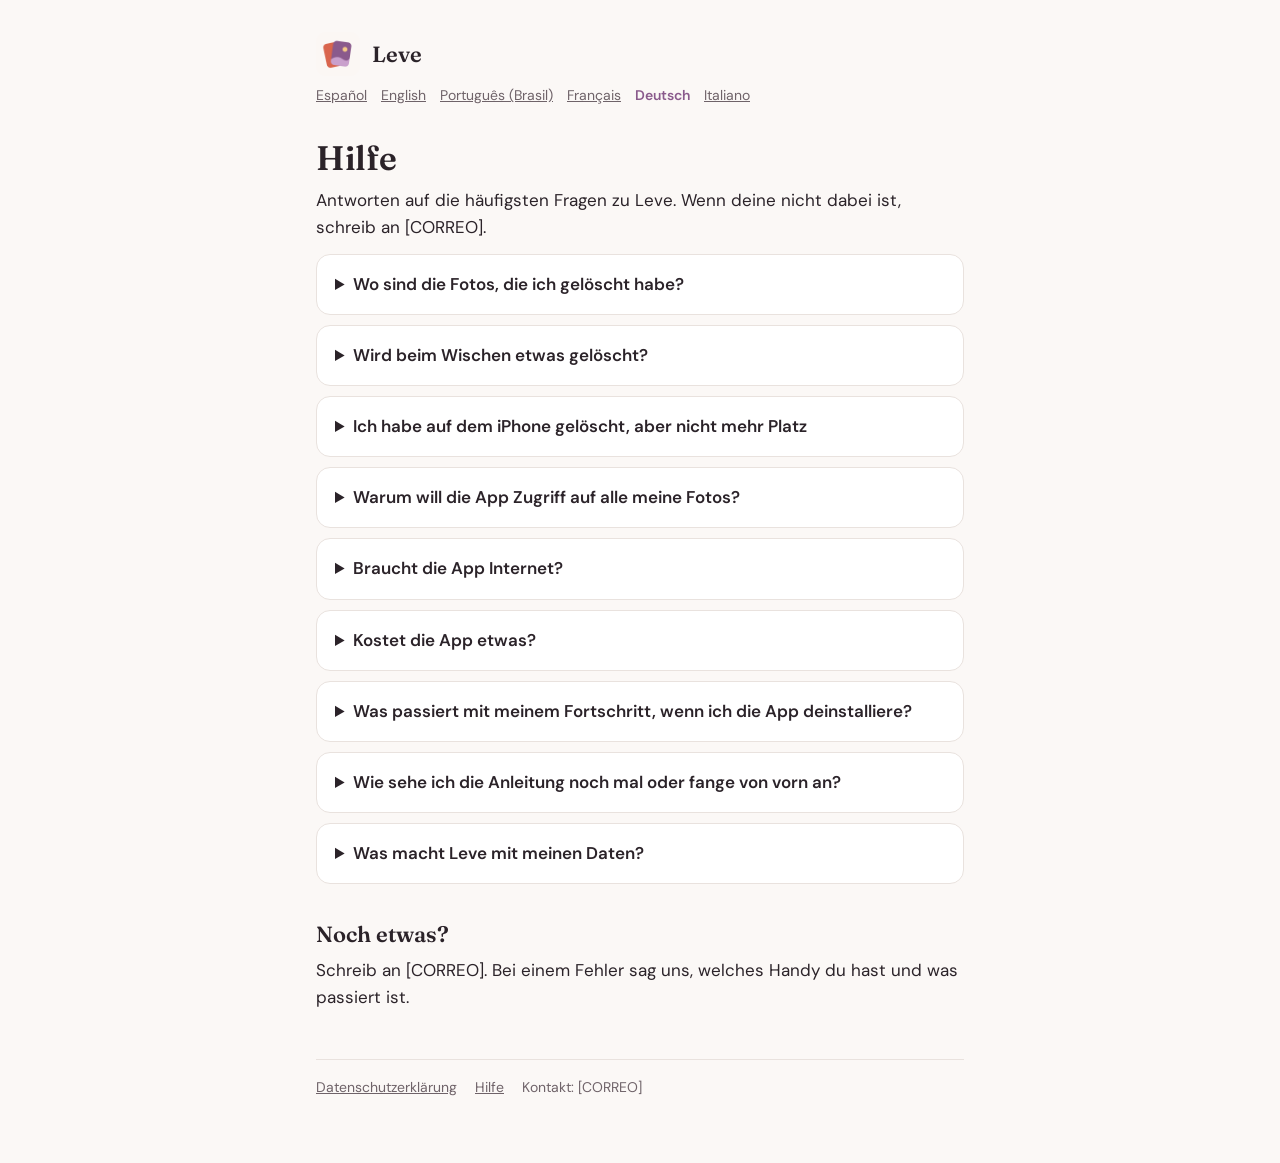
==== leve/de/support.html @ 7ef86759 "Add the pages for Leve, one folder per app Privacy policy and support in six languages, built in the" ====
<!doctype html>
<html lang="de">
<head>
<meta charset="utf-8">
<meta name="viewport" content="width=device-width, initial-scale=1">
<title>Hilfe · Leve</title>
<meta name="description" content="Leve: Mach Platz auf deinem Handy, einfach per Wischen. Kein Konto, keine Werbung, und deine Fotos bleiben auf deinem Handy.">
<link rel="icon" href="../icon.png">
<link rel="alternate" hreflang="es" href="../es/support.html">
<link rel="alternate" hreflang="en" href="../en/support.html">
<link rel="alternate" hreflang="pt-BR" href="../pt-br/support.html">
<link rel="alternate" hreflang="fr" href="../fr/support.html">
<link rel="alternate" hreflang="de" href="../de/support.html">
<link rel="alternate" hreflang="it" href="../it/support.html">
<link rel="stylesheet" href="../style.css">
</head>
<body>
<main>
<header><img src="../icon.png" alt=""><a href="support.html">Leve</a></header>
<nav class="langs" aria-label="Language"><a href="../es/support.html" hreflang="es">Español</a> <a href="../en/support.html" hreflang="en">English</a> <a href="../pt-br/support.html" hreflang="pt-BR">Português (Brasil)</a> <a href="../fr/support.html" hreflang="fr">Français</a> <a href="../de/support.html" hreflang="de" aria-current="page">Deutsch</a> <a href="../it/support.html" hreflang="it">Italiano</a></nav>
<h1>Hilfe</h1>
<p>Antworten auf die häufigsten Fragen zu Leve. Wenn deine nicht dabei ist, schreib an [CORREO].</p>
<details><summary>Wo sind die Fotos, die ich gelöscht habe?</summary>
<h3>Android</h3><p>Leve löscht sie über den Dialog von Android vom Handy, und sie landen in keinem Papierkorb des Systems. Auf dem Handy lassen sie sich also nicht wiederherstellen. Wenn du eine Kopie in Google Fotos oder einer anderen Cloud hattest, ist sie noch dort: Such sie in der App deiner Cloud.</p>
<h3>iPhone und iPad</h3><p>Sie sind 30 Tage im Album „Zuletzt gelöscht“ in Fotos, und dort kannst du sie wiederherstellen. Wenn du iCloud-Fotos nutzt, wurden sie auch auf deinen anderen Geräten gelöscht und lassen sich über dasselbe Album wiederherstellen.</p>
</details>
<details><summary>Wird beim Wischen etwas gelöscht?</summary>
<p>Nein. Nach links wischen legt das Foto nur in den Papierkorb von Leve: Es bleibt in deiner Galerie. Du kannst deine letzten Wischer rückgängig machen und jedes Foto aus dem Papierkorb zurückholen.</p>
<p>Gelöscht wird erst, wenn du im Papierkorb auf „Freigeben“ tippst, es in Leve bestätigst und noch einmal im Dialog des Systems.</p>
</details>
<details><summary>Ich habe auf dem iPhone gelöscht, aber nicht mehr Platz</summary>
<p>iOS bewahrt Gelöschtes 30 Tage im Album „Zuletzt gelöscht“ in Fotos auf. Leere dieses Album, um den Platz sofort zu bekommen; sonst wird er nach diesen Tagen von selbst frei.</p>
</details>
<details><summary>Warum will die App Zugriff auf alle meine Fotos?</summary>
<p>Um dir deine ganze Galerie zu zeigen, eins nach dem anderen, zu berechnen, wie viel Platz jedes Foto braucht, und sich zu merken, welche du schon angesehen hast. Wenn du nur auf einige Zugriff gibst, funktioniert Leve, aber nur mit diesen. Du kannst das jederzeit in den Einstellungen des Handys ändern.</p>
</details>
<details><summary>Braucht die App Internet?</summary>
<p>Nein. Leve funktioniert offline. Auf dem iPhone kann iOS Internet brauchen, um Fotos aus iCloud zu laden, die nicht auf dem Gerät sind, wenn du iCloud-Fotos nutzt.</p>
</details>
<details><summary>Kostet die App etwas?</summary>
<p>Nein. Leve ist kostenlos, ohne Werbung und ohne Abo.</p>
</details>
<details><summary>Was passiert mit meinem Fortschritt, wenn ich die App deinstalliere?</summary>
<p>Er wird mit der App gelöscht: was du angesehen hast, der Papierkorb von Leve, deine Serie und deine Erfolge. Deine Fotos werden nicht angerührt. Nach einer Neuinstallation fängst du von vorn an, außer das System stellt eine Sicherung wieder her.</p>
</details>
<details><summary>Wie sehe ich die Anleitung noch mal oder fange von vorn an?</summary>
<p>In den Einstellungen: „Anleitung erneut zeigen“ und „Fortschritt zurücksetzen“. Zurücksetzen stellt alle Fotos wieder in die Warteschlange und löscht keines.</p>
</details>
<details><summary>Was macht Leve mit meinen Daten?</summary>
<p>Nichts außerhalb deines Handys: Die App erhebt und sendet keine Daten. Mehr dazu in der <a href="privacy.html">Datenschutzerklärung</a>.</p>
</details>
<h2>Noch etwas?</h2><p>Schreib an [CORREO]. Bei einem Fehler sag uns, welches Handy du hast und was passiert ist.</p>
<footer><a href="privacy.html">Datenschutzerklärung</a><a href="support.html">Hilfe</a><span>Kontakt: [CORREO]</span></footer>
</main>
</body>
</html>
---- leve/style.css ----
@font-face { font-family: Fraunces; src: url(fonts/Fraunces-Variable.ttf) format("truetype"); font-weight: 100 900; font-display: swap; }
@font-face { font-family: "DM Sans"; src: url(fonts/DMSans-Variable.ttf) format("truetype"); font-weight: 100 1000; font-display: swap; }
:root { --bg: #FBF8F6; --surface: #FFFFFF; --soft: #F1E6F0; --outline: #E9E2DE; --text: #2B2329; --muted: #6F6369; --brand: #8A5A8C; }
@media (prefers-color-scheme: dark) {
  :root { --bg: #1A1619; --surface: #241F23; --soft: #453945; --outline: #3A3337; --text: #F4EEF1; --muted: #B9ADB3; --brand: #C9A0CB; }
}
* { box-sizing: border-box; }
html { -webkit-text-size-adjust: 100%; }
body { margin: 0; background: var(--bg); color: var(--text); font: 17px/1.6 "DM Sans", system-ui, sans-serif; }
main { max-width: 680px; margin: 0 auto; padding: 32px 16px 64px; }
header { display: flex; align-items: center; gap: 12px; margin-bottom: 8px; }
header img { width: 44px; height: 44px; border-radius: 11px; }
header a { color: inherit; text-decoration: none; font: 600 22px Fraunces, Georgia, serif; }
nav.langs { display: flex; flex-wrap: wrap; gap: 4px 14px; font-size: 14px; margin: 0 0 32px; }
nav.langs a { color: var(--muted); }
nav.langs a[aria-current] { color: var(--brand); font-weight: 600; text-decoration: none; }
h1 { font: 600 34px/1.2 Fraunces, Georgia, serif; margin: 0 0 8px; }
h2 { font: 600 22px/1.3 Fraunces, Georgia, serif; margin: 36px 0 8px; }
h3 { font-size: 17px; margin: 20px 0 4px; }
p, ul { margin: 0 0 12px; }
ul { padding-left: 22px; }
li { margin-bottom: 6px; }
a { color: var(--brand); }
.updated { color: var(--muted); font-size: 15px; margin-bottom: 24px; }
.summary { background: var(--soft); border-radius: 16px; padding: 16px 20px; margin: 24px 0; }
.summary ul { margin: 0; }
details { background: var(--surface); border: 1px solid var(--outline); border-radius: 14px; padding: 4px 18px; margin: 10px 0; }
summary { cursor: pointer; font-weight: 600; padding: 12px 0; }
details[open] summary { margin-bottom: 4px; }
footer { margin-top: 48px; padding-top: 16px; border-top: 1px solid var(--outline); color: var(--muted); font-size: 14px; display: flex; flex-wrap: wrap; gap: 6px 18px; }
footer a { color: var(--muted); }
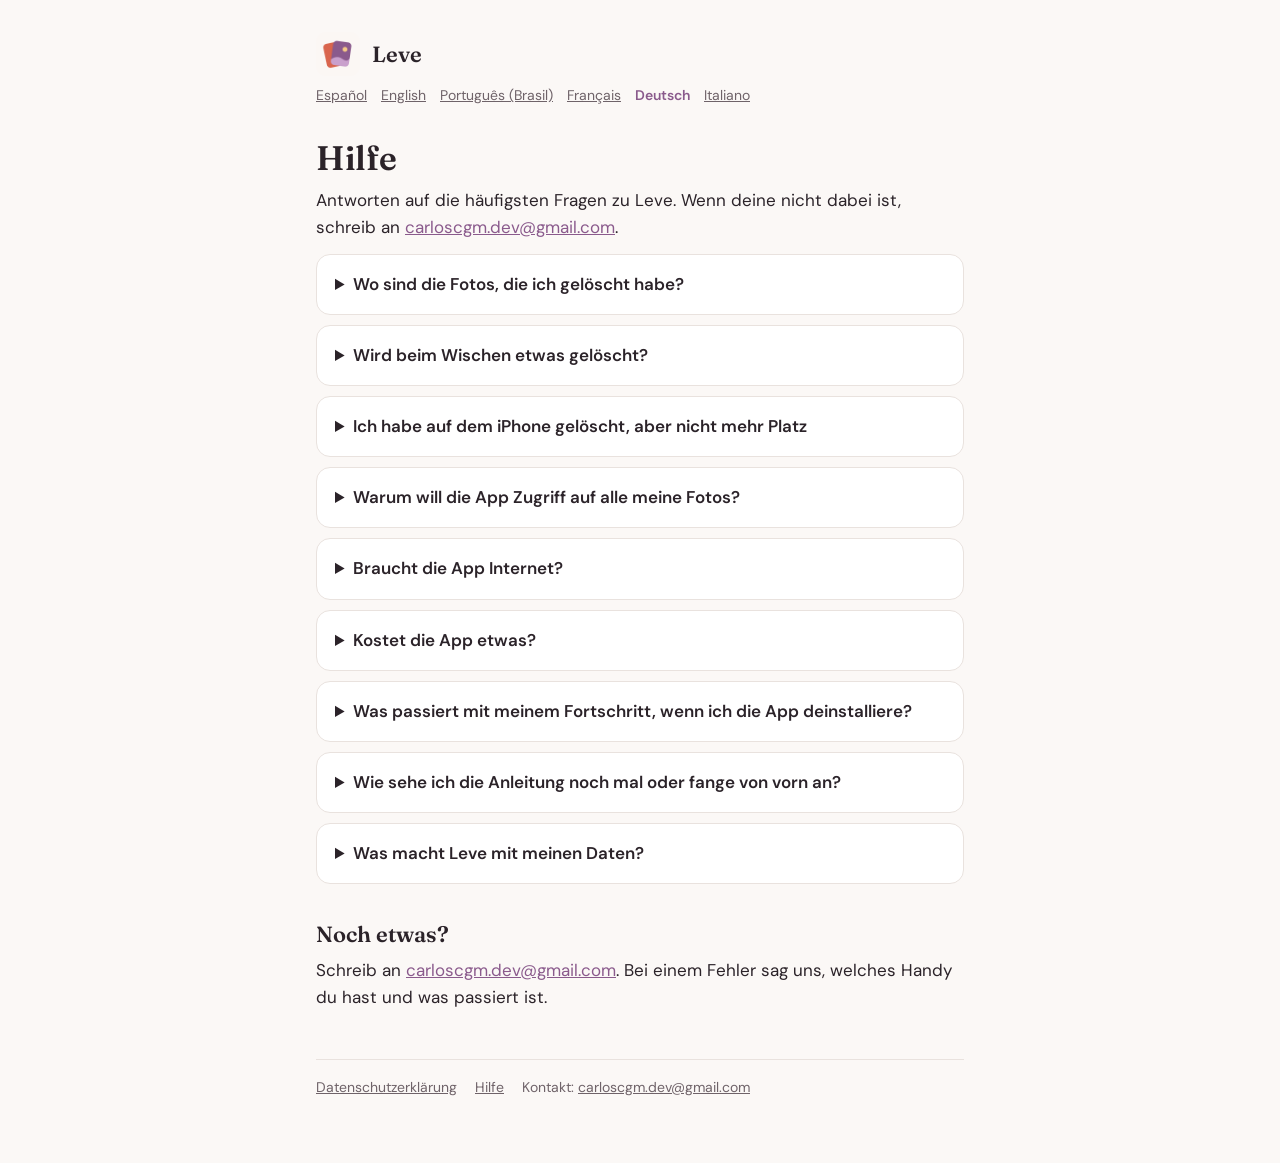
==== commit 582cc88a: "Add the contact address to Leve's pages" ====
--- a/leve/de/support.html
+++ b/leve/de/support.html
@@ -19,7 +19,7 @@
 <header><img src="../icon.png" alt=""><a href="support.html">Leve</a></header>
 <nav class="langs" aria-label="Language"><a href="../es/support.html" hreflang="es">Español</a> <a href="../en/support.html" hreflang="en">English</a> <a href="../pt-br/support.html" hreflang="pt-BR">Português (Brasil)</a> <a href="../fr/support.html" hreflang="fr">Français</a> <a href="../de/support.html" hreflang="de" aria-current="page">Deutsch</a> <a href="../it/support.html" hreflang="it">Italiano</a></nav>
 <h1>Hilfe</h1>
-<p>Antworten auf die häufigsten Fragen zu Leve. Wenn deine nicht dabei ist, schreib an [CORREO].</p>
+<p>Antworten auf die häufigsten Fragen zu Leve. Wenn deine nicht dabei ist, schreib an <a href="mailto:carloscgm.dev@gmail.com">carloscgm.dev@gmail.com</a>.</p>
 <details><summary>Wo sind die Fotos, die ich gelöscht habe?</summary>
 <h3>Android</h3><p>Leve löscht sie über den Dialog von Android vom Handy, und sie landen in keinem Papierkorb des Systems. Auf dem Handy lassen sie sich also nicht wiederherstellen. Wenn du eine Kopie in Google Fotos oder einer anderen Cloud hattest, ist sie noch dort: Such sie in der App deiner Cloud.</p>
 <h3>iPhone und iPad</h3><p>Sie sind 30 Tage im Album „Zuletzt gelöscht“ in Fotos, und dort kannst du sie wiederherstellen. Wenn du iCloud-Fotos nutzt, wurden sie auch auf deinen anderen Geräten gelöscht und lassen sich über dasselbe Album wiederherstellen.</p>
@@ -49,8 +49,8 @@
 <details><summary>Was macht Leve mit meinen Daten?</summary>
 <p>Nichts außerhalb deines Handys: Die App erhebt und sendet keine Daten. Mehr dazu in der <a href="privacy.html">Datenschutzerklärung</a>.</p>
 </details>
-<h2>Noch etwas?</h2><p>Schreib an [CORREO]. Bei einem Fehler sag uns, welches Handy du hast und was passiert ist.</p>
-<footer><a href="privacy.html">Datenschutzerklärung</a><a href="support.html">Hilfe</a><span>Kontakt: [CORREO]</span></footer>
+<h2>Noch etwas?</h2><p>Schreib an <a href="mailto:carloscgm.dev@gmail.com">carloscgm.dev@gmail.com</a>. Bei einem Fehler sag uns, welches Handy du hast und was passiert ist.</p>
+<footer><a href="privacy.html">Datenschutzerklärung</a><a href="support.html">Hilfe</a><span>Kontakt: <a href="mailto:carloscgm.dev@gmail.com">carloscgm.dev@gmail.com</a></span></footer>
 </main>
 </body>
 </html>
